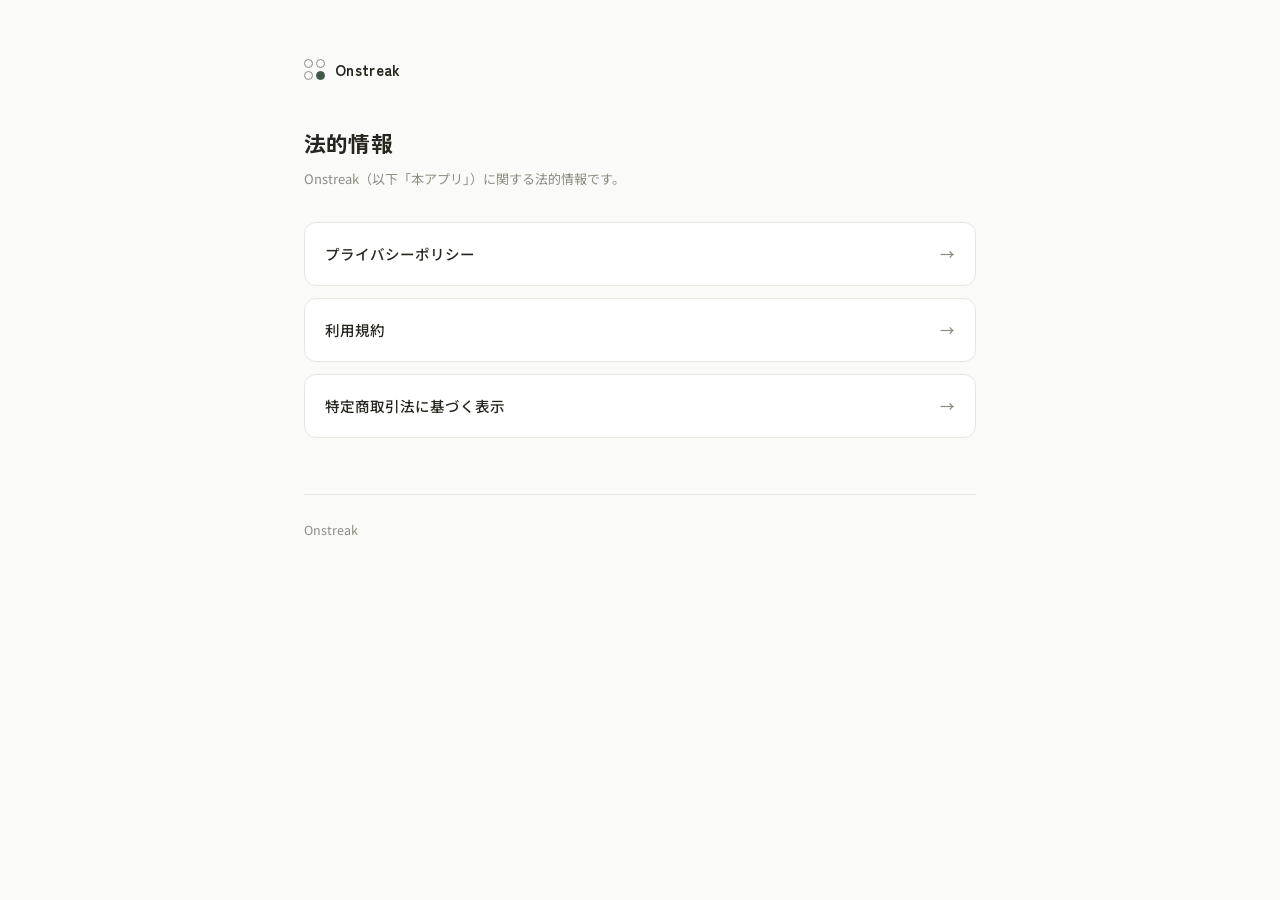
==== index.html @ 1d5539af "Onstreak法的情報ページを追加 REMNIA(https://github.com/yasuakimiyaba/remnia-legal)の構成を踏襲し、 Onstreak向けにプライバシーポリ" ====
<!doctype html>
<html lang="ja">
<head>
<meta charset="utf-8">
<meta name="viewport" content="width=device-width, initial-scale=1">
<title>Onstreak｜法的情報</title>
<link rel="stylesheet" href="style.css">
</head>
<body>
<div class="wrap">
  <div class="brand">
    <div class="brand-dots"><span></span><span></span><span></span><span></span></div>
    <div class="brand-name">Onstreak</div>
  </div>

  <h1>法的情報</h1>
  <div class="dates">Onstreak（以下「本アプリ」）に関する法的情報です。</div>

  <div class="card-list">
    <a href="privacy-policy.html">プライバシーポリシー <span class="arrow">→</span></a>
    <a href="terms.html">利用規約 <span class="arrow">→</span></a>
    <a href="tokushoho.html">特定商取引法に基づく表示 <span class="arrow">→</span></a>
  </div>

  <footer>
    Onstreak
  </footer>
</div>
</body>
</html>
---- style.css ----
@import url('https://fonts.googleapis.com/css2?family=Noto+Sans+JP:wght@400;500;700&family=Zen+Kaku+Gothic+New:wght@500;700&display=swap');

:root {
  --bg: #FAFAF8;
  --surface: #FFFFFF;
  --text-primary: #26261F;
  --text-secondary: #5C5C52;
  --text-tertiary: #8C8C80;
  --accent: #3F5A47;
  --border: #E7E7DF;
}

* { box-sizing: border-box; }

body {
  margin: 0;
  background: var(--bg);
  color: var(--text-primary);
  font-family: "Noto Sans JP", -apple-system, BlinkMacSystemFont, sans-serif;
  line-height: 1.8;
  -webkit-font-smoothing: antialiased;
}

.wrap {
  max-width: 720px;
  margin: 0 auto;
  padding: 56px 24px 96px;
}

.brand {
  display: flex;
  align-items: center;
  gap: 10px;
  margin-bottom: 40px;
}

.brand-dots {
  display: grid;
  grid-template-columns: repeat(2, 9px);
  grid-template-rows: repeat(2, 9px);
  gap: 3px;
}
.brand-dots span { border-radius: 50%; background: transparent; border: 1.5px solid var(--text-tertiary); }
.brand-dots span:nth-child(4) { background: var(--accent); border-color: var(--accent); }

.brand-name {
  font-family: "Zen Kaku Gothic New", sans-serif;
  font-weight: 700;
  font-size: 15px;
  letter-spacing: 0.02em;
  color: var(--text-primary);
}

a.back {
  display: inline-block;
  margin-bottom: 28px;
  color: var(--text-secondary);
  text-decoration: none;
  font-size: 13px;
}
a.back:hover { color: var(--accent); }

h1 {
  font-family: "Zen Kaku Gothic New", sans-serif;
  font-size: 22px;
  font-weight: 700;
  margin: 0 0 4px;
  letter-spacing: 0.01em;
}

.dates {
  color: var(--text-tertiary);
  font-size: 13px;
  margin-bottom: 32px;
}

.intro {
  color: var(--text-secondary);
  font-size: 14px;
  margin-bottom: 40px;
  padding-bottom: 32px;
  border-bottom: 1px solid var(--border);
}

h2 {
  font-family: "Zen Kaku Gothic New", sans-serif;
  font-size: 16px;
  font-weight: 700;
  margin: 40px 0 14px;
  color: var(--text-primary);
}

h3 {
  font-size: 14px;
  font-weight: 700;
  margin: 24px 0 10px;
  color: var(--text-secondary);
}

p, li { font-size: 14.5px; color: var(--text-primary); }

ul, ol { padding-left: 1.3em; margin: 10px 0; }
li { margin: 6px 0; }

.card-list a {
  display: block;
  padding: 18px 20px;
  margin-bottom: 12px;
  background: var(--surface);
  border: 1px solid var(--border);
  border-radius: 12px;
  color: var(--text-primary);
  text-decoration: none;
  font-size: 14.5px;
  font-weight: 500;
  transition: border-color .15s ease;
}
.card-list a:hover { border-color: var(--accent); }
.card-list a .arrow { float: right; color: var(--text-tertiary); }

table {
  width: 100%;
  border-collapse: collapse;
  margin: 12px 0 24px;
  font-size: 13.5px;
}
table th, table td {
  text-align: left;
  padding: 12px 14px;
  border-bottom: 1px solid var(--border);
  vertical-align: top;
}
table th {
  width: 34%;
  color: var(--text-secondary);
  font-weight: 500;
  white-space: nowrap;
}

.note {
  margin-top: 6px;
  padding: 14px 16px;
  background: var(--surface);
  border: 1px solid var(--border);
  border-radius: 10px;
  color: var(--text-secondary);
  font-size: 13px;
}

footer {
  margin-top: 56px;
  padding-top: 24px;
  border-top: 1px solid var(--border);
  color: var(--text-tertiary);
  font-size: 12.5px;
}

a { color: var(--accent); }
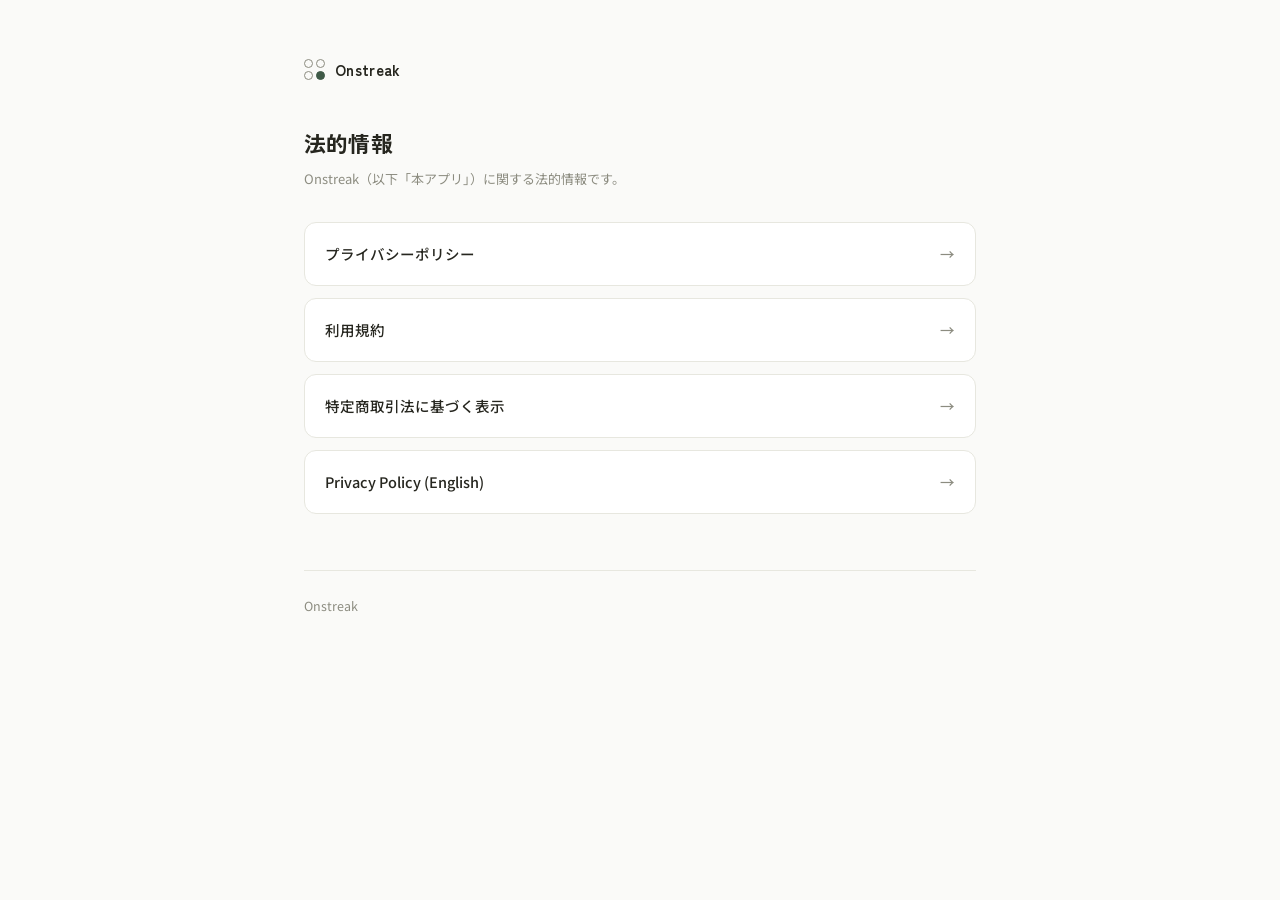
==== commit ed48b24b: "プライバシーポリシーの英語版を追加する App Store Connect が、追加した5言語(英/韓/繁中/泰/越)のローカライズごとに プライバシーポリシーURLを必須として要求したため。  5言" ====
--- a/index.html
+++ b/index.html
@@ -20,6 +20,7 @@
     <a href="privacy-policy.html">プライバシーポリシー <span class="arrow">→</span></a>
     <a href="terms.html">利用規約 <span class="arrow">→</span></a>
     <a href="tokushoho.html">特定商取引法に基づく表示 <span class="arrow">→</span></a>
+    <a href="privacy-policy-en.html">Privacy Policy (English) <span class="arrow">→</span></a>
   </div>
 
   <footer>
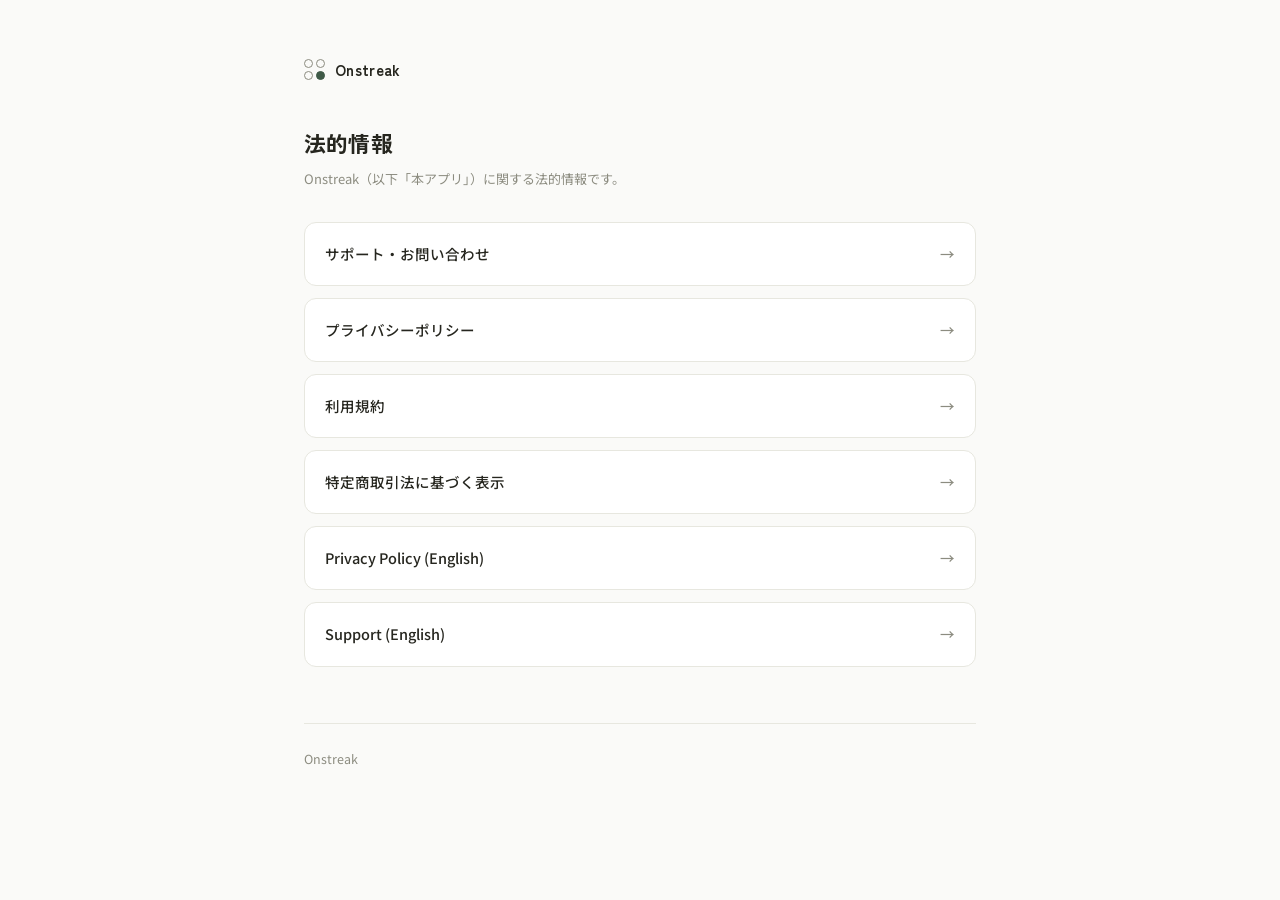
==== commit 66d21efc: "サポートページ(日英)を追加:お問い合わせ先とよくある質問(引き継ぎ・iCloud同期と削除・購入の復元・通知) Co-Authored-By: Claude Opus 5.5 <noreply@an" ====
--- a/index.html
+++ b/index.html
@@ -17,10 +17,12 @@
   <div class="dates">Onstreak（以下「本アプリ」）に関する法的情報です。</div>
 
   <div class="card-list">
+    <a href="support.html">サポート・お問い合わせ <span class="arrow">→</span></a>
     <a href="privacy-policy.html">プライバシーポリシー <span class="arrow">→</span></a>
     <a href="terms.html">利用規約 <span class="arrow">→</span></a>
     <a href="tokushoho.html">特定商取引法に基づく表示 <span class="arrow">→</span></a>
     <a href="privacy-policy-en.html">Privacy Policy (English) <span class="arrow">→</span></a>
+    <a href="support-en.html">Support (English) <span class="arrow">→</span></a>
   </div>
 
   <footer>
